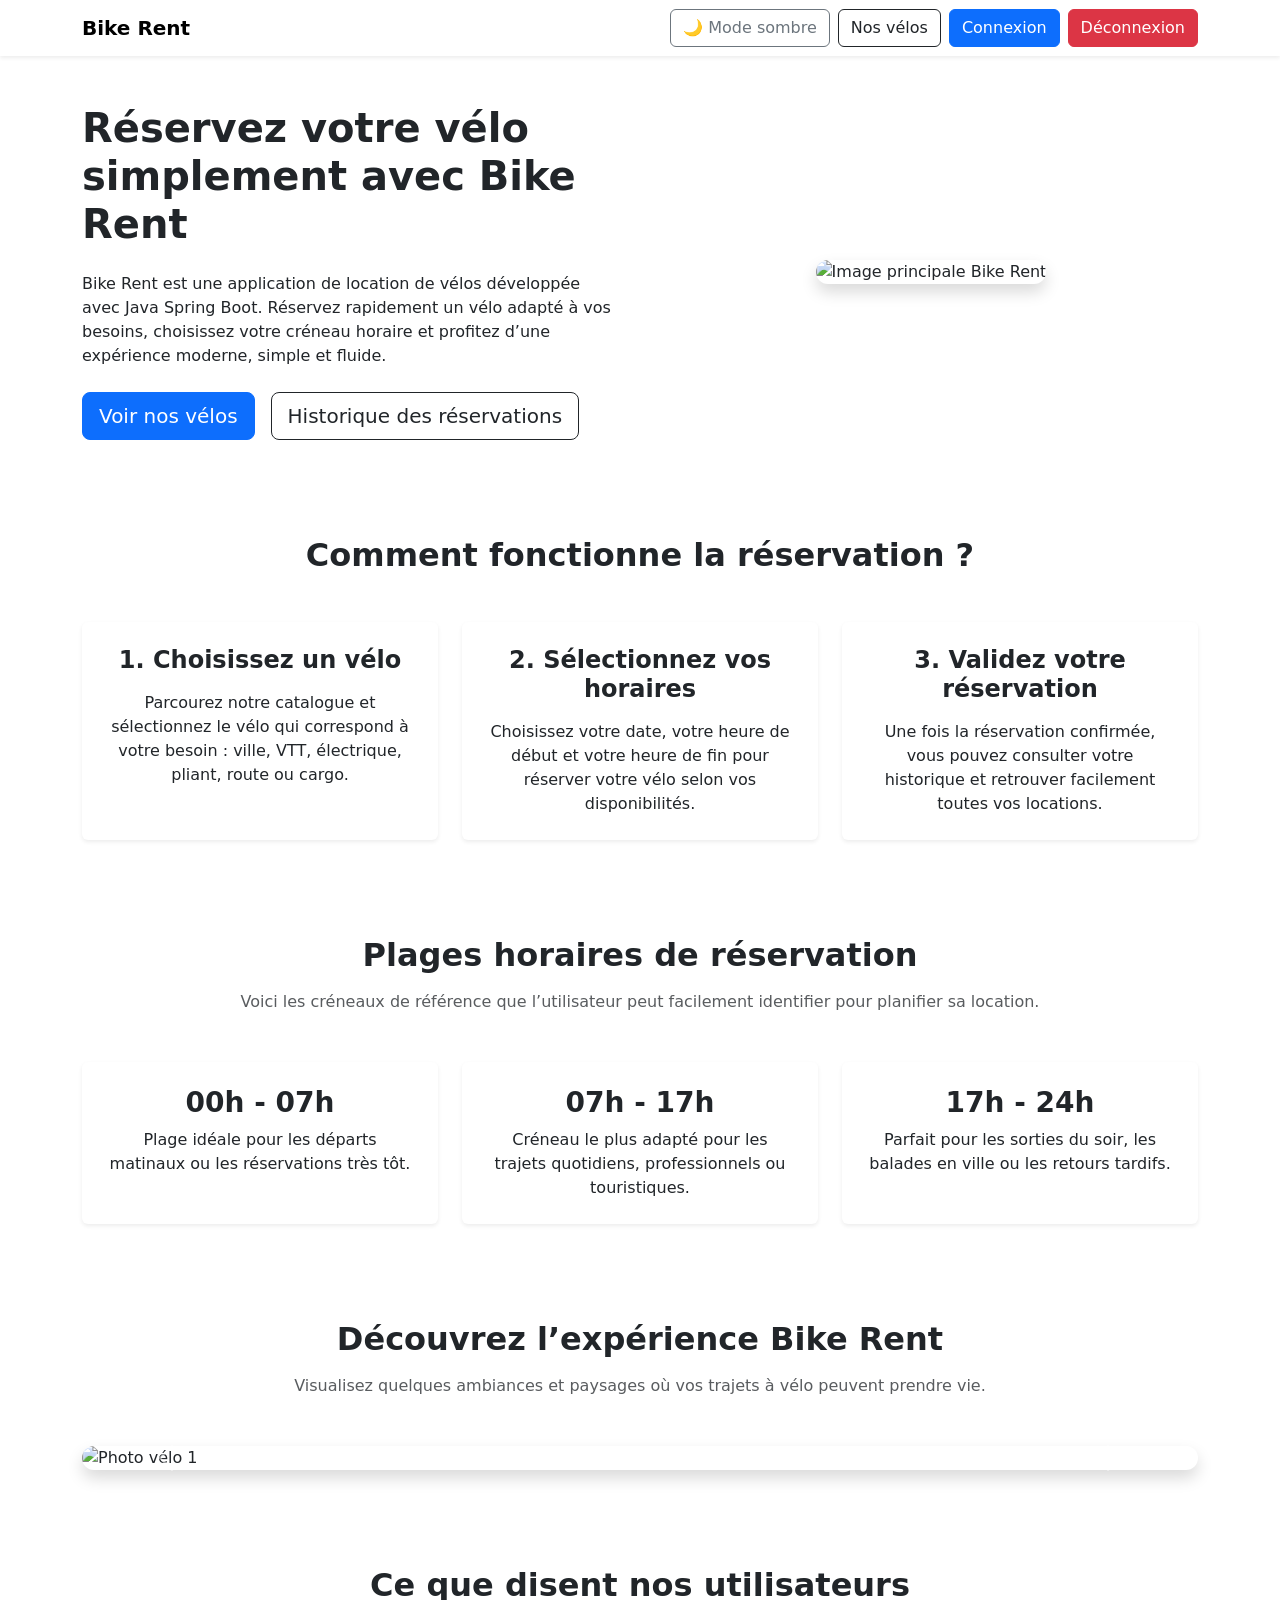
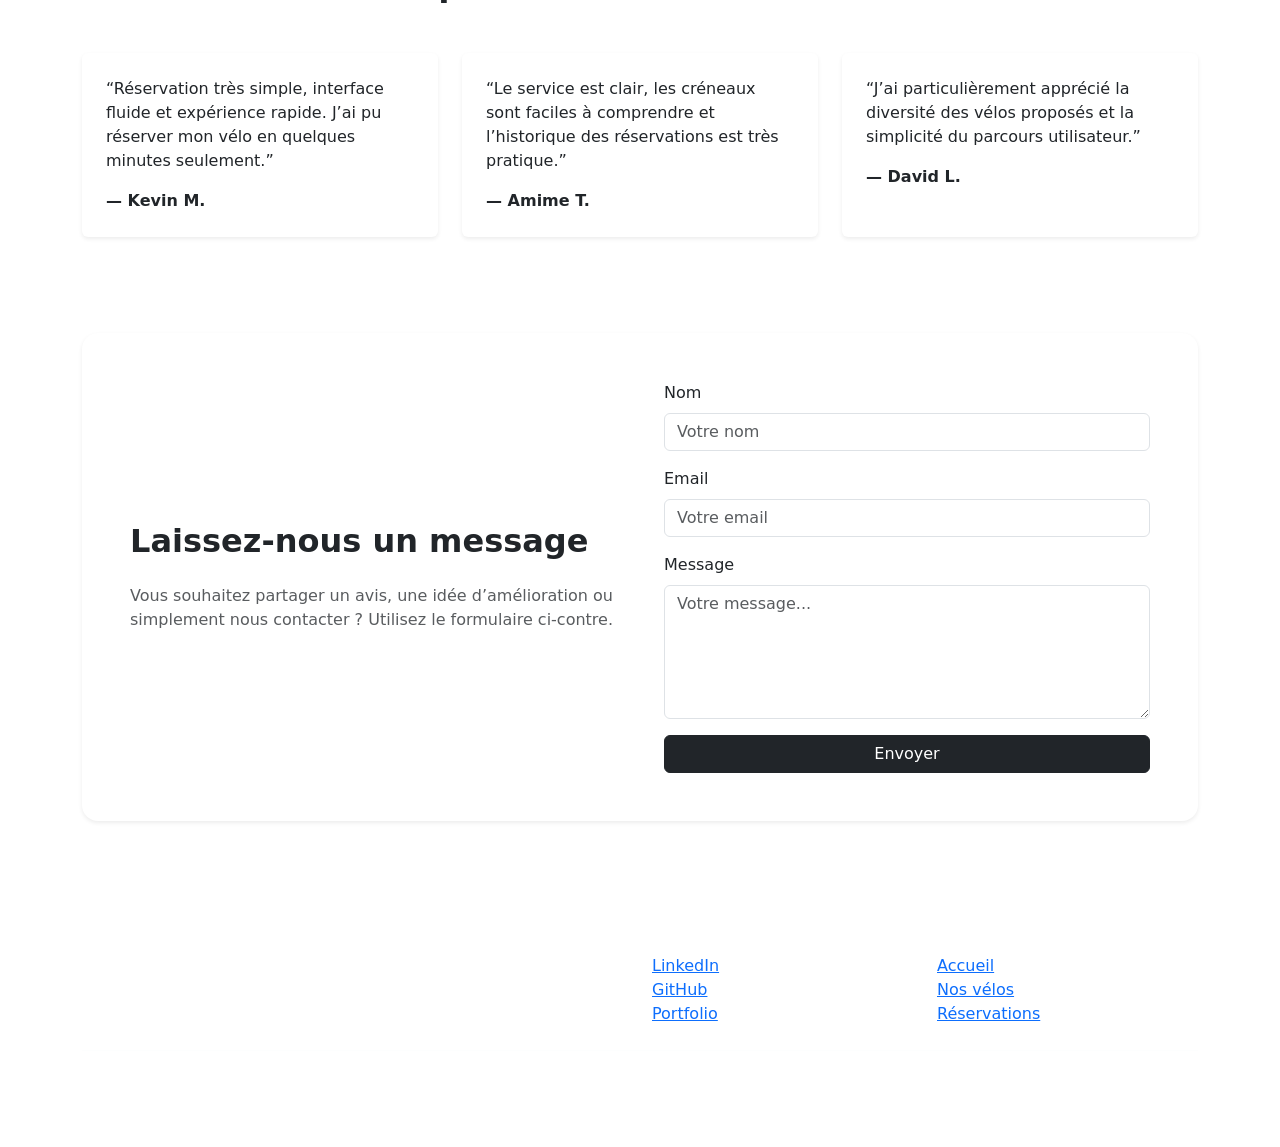
==== src/main/resources/templates/index.html @ d90ec424 "Initial commit - Bike Rent Java Spring Boot project" ====
<!DOCTYPE html>
<!DOCTYPE html>

<html
        xmlns:th="http://www.thymeleaf.org"
        xmlns:sec="http://www.thymeleaf.org/extras/spring-security"
        lang="fr">
    <head>
        <meta charset="UTF-8">
        <meta name="viewport" content="width=device-width, initial-scale=1.0">
        <title>Bike Rent - Accueil</title>

        <!-- Bootstrap -->
        <link href="https://cdn.jsdelivr.net/npm/bootstrap@5.3.0/dist/css/bootstrap.min.css" rel="stylesheet">

        <!-- CSS principal -->
        <link rel="stylesheet" th:href="@{/css/style.css}">

        <!-- Favicon -->
        <link rel="icon" type="image/png" th:href="@{/images/favicon.png}">
    </head>

    <body id="pageBody">
        <!-- Barre du haut -->
        <nav class="navbar navbar-expand-lg navbar-light bg-white shadow-sm">
            <div class="container">
                <!-- Logo / nom -->
                <a class="navbar-brand fw-bold" href="/">Bike Rent</a>

                <div class="d-flex align-items-center gap-2">

                    <!-- Bouton thème à gauche -->
                    <button id="themeToggle" class="btn btn-outline-secondary">
                        🌙 Mode sombre
                    </button>

                    <!-- Bouton Nos vélos -->
                    <a href="/bikes" class="btn btn-outline-dark">
                        Nos vélos
                    </a>

                    <!-- Bouton connexion si non connecté -->
                    <a sec:authorize="!isAuthenticated()"
                       th:href="@{/login}"
                       class="btn btn-primary">
                        Connexion
                    </a>

                    <!-- Bouton déconnexion si connecté -->
                    <form sec:authorize="isAuthenticated()"
                          th:action="@{/logout}"
                          method="post"
                          style="display:inline;">
                        <button type="submit" class="btn btn-danger">
                            Déconnexion
                        </button>
                    </form>
                </div>
            </div>
        </nav>

        <!-- HERO -->
        <section class="hero-section py-5">
            <div class="container">
                <div class="row align-items-center g-5">

                    <!-- Partie texte -->
                    <div class="col-lg-6">
                        <h1 class="hero-title fw-bold mb-4">
                            Réservez votre vélo simplement avec Bike Rent
                        </h1>

                        <p class="hero-text mb-4">
                            Bike Rent est une application de location de vélos développée avec Java Spring Boot.
                            Réservez rapidement un vélo adapté à vos besoins, choisissez votre créneau horaire
                            et profitez d’une expérience moderne, simple et fluide.
                        </p>

                        <div class="d-flex flex-wrap gap-3">
                            <a href="/bikes" class="btn btn-primary btn-lg">
                                Voir nos vélos
                            </a>

                            <a href="/reservations" class="btn btn-outline-dark btn-lg">
                                Historique des réservations
                            </a>
                        </div>
                    </div>

                    <!-- Partie image -->
                    <div class="col-lg-6 text-center">
                        <img th:src="@{/images/bike-0.jpg}"
                             alt="Image principale Bike Rent"
                             class="img-fluid rounded-4 shadow hero-image">
                    </div>
                </div>
            </div>
        </section>

        <!-- COMMENT ÇA MARCHE -->
        <section class="py-5 section-soft">
            <div class="container">
                <h2 class="text-center fw-bold mb-5">Comment fonctionne la réservation ?</h2>

                <div class="row g-4">
                    <div class="col-md-4">
                        <div class="card custom-card h-100 text-center p-4 border-0 shadow-sm">
                            <h3 class="h4 fw-bold mb-3">1. Choisissez un vélo</h3>
                            <p class="mb-0">
                                Parcourez notre catalogue et sélectionnez le vélo qui correspond à votre besoin :
                                ville, VTT, électrique, pliant, route ou cargo.
                            </p>
                        </div>
                    </div>

                    <div class="col-md-4">
                        <div class="card custom-card h-100 text-center p-4 border-0 shadow-sm">
                            <h3 class="h4 fw-bold mb-3">2. Sélectionnez vos horaires</h3>
                            <p class="mb-0">
                                Choisissez votre date, votre heure de début et votre heure de fin
                                pour réserver votre vélo selon vos disponibilités.
                            </p>
                        </div>
                    </div>

                    <div class="col-md-4">
                        <div class="card custom-card h-100 text-center p-4 border-0 shadow-sm">
                            <h3 class="h4 fw-bold mb-3">3. Validez votre réservation</h3>
                            <p class="mb-0">
                                Une fois la réservation confirmée, vous pouvez consulter votre historique
                                et retrouver facilement toutes vos locations.
                            </p>
                        </div>
                    </div>
                </div>
            </div>
        </section>

        <!-- PLAGES HORAIRES -->
        <section class="py-5">
            <div class="container">
                <h2 class="text-center fw-bold mb-3">Plages horaires de réservation</h2>
                <p class="text-center text-muted mb-5">
                    Voici les créneaux de référence que l’utilisateur peut facilement identifier pour planifier sa location.
                </p>

                <div class="row g-4">
                    <div class="col-md-4">
                        <div class="card custom-card h-100 text-center p-4 border-0 shadow-sm">
                            <h3 class="fw-bold">00h - 07h</h3>
                            <p class="mb-0">Plage idéale pour les départs matinaux ou les réservations très tôt.</p>
                        </div>
                    </div>

                    <div class="col-md-4">
                        <div class="card custom-card h-100 text-center p-4 border-0 shadow-sm">
                            <h3 class="fw-bold">07h - 17h</h3>
                            <p class="mb-0">Créneau le plus adapté pour les trajets quotidiens, professionnels ou touristiques.</p>
                        </div>
                    </div>

                    <div class="col-md-4">
                        <div class="card custom-card h-100 text-center p-4 border-0 shadow-sm">
                            <h3 class="fw-bold">17h - 24h</h3>
                            <p class="mb-0">Parfait pour les sorties du soir, les balades en ville ou les retours tardifs.</p>
                        </div>
                    </div>
                </div>
            </div>
        </section>

        <!-- CARROUSEL -->
        <section class="py-5 section-soft">
            <div class="container">
                <h2 class="text-center fw-bold mb-3">Découvrez l’expérience Bike Rent</h2>
                <p class="text-center text-muted mb-5">
                    Visualisez quelques ambiances et paysages où vos trajets à vélo peuvent prendre vie.
                </p>

                <div id="bikeCarousel" class="carousel slide" data-bs-ride="carousel">
                    <div class="carousel-inner rounded-4 shadow overflow-hidden">

                        <!-- Slide 1 -->
                        <div class="carousel-item active">
                            <img th:src="@{/images/bike-1.jpg}"
                                 class="d-block w-100 carousel-custom-image"
                                 alt="Photo vélo 1">
                        </div>

                        <!-- Slide 2 -->
                        <div class="carousel-item">
                            <img th:src="@{/images/bike-2.jpg}"
                                 class="d-block w-100 carousel-custom-image"
                                 alt="Photo vélo 2">
                        </div>

                        <!-- Slide 3 -->
                        <div class="carousel-item">
                            <img th:src="@{/images/bike-3.jpg}"
                                 class="d-block w-100 carousel-custom-image"
                                 alt="Photo vélo 3">
                        </div>

                        <!-- Silde 4 -->
                        <div th:class="carousel-item">
                            <!-- Remp -->
                        </div>
                    </div>

                    <button class="carousel-control-prev" type="button" data-bs-target="#bikeCarousel" data-bs-slide="prev">
                        <span class="carousel-control-prev-icon"></span>
                        <span class="visually-hidden">Précédent</span>
                    </button>

                    <button class="carousel-control-next" type="button" data-bs-target="#bikeCarousel" data-bs-slide="next">
                        <span class="carousel-control-next-icon"></span>
                        <span class="visually-hidden">Suivant</span>
                    </button>
                </div>
            </div>
        </section>

        <!-- TÉMOIGNAGES -->
        <section class="py-5">
            <div class="container">
                <h2 class="text-center fw-bold mb-5">Ce que disent nos utilisateurs</h2>

                <div class="row g-4">
                    <div class="col-md-4">
                        <div class="card custom-card h-100 p-4 border-0 shadow-sm">
                            <p class="testimonial-text">
                                “Réservation très simple, interface fluide et expérience rapide.
                                J’ai pu réserver mon vélo en quelques minutes seulement.”
                            </p>
                            <p class="fw-bold mb-0">— Kevin M.</p>
                        </div>
                    </div>

                    <div class="col-md-4">
                        <div class="card custom-card h-100 p-4 border-0 shadow-sm">
                            <p class="testimonial-text">
                                “Le service est clair, les créneaux sont faciles à comprendre
                                et l’historique des réservations est très pratique.”
                            </p>
                            <p class="fw-bold mb-0">— Amime T.</p>
                        </div>
                    </div>

                    <div class="col-md-4">
                        <div class="card custom-card h-100 p-4 border-0 shadow-sm">
                            <p class="testimonial-text">
                                “J’ai particulièrement apprécié la diversité des vélos proposés
                                et la simplicité du parcours utilisateur.”
                            </p>
                            <p class="fw-bold mb-0">— David L.</p>
                        </div>
                    </div>
                </div>
            </div>
        </section>

        <!-- CONTACT -->
        <section class="py-5 section-soft">
            <div class="container">
                <div class="contact-box rounded-4 shadow-sm p-4 p-lg-5 bg-white">
                    <div class="row align-items-center g-5">

                        <div class="col-lg-6">
                            <h2 class="fw-bold mb-4">Laissez-nous un message</h2>
                            <p class="mb-0 text-muted">
                                Vous souhaitez partager un avis, une idée d’amélioration ou simplement nous contacter ?
                                Utilisez le formulaire ci-contre.
                            </p>
                        </div>

                        <div class="col-lg-6">
                            <!--Formspree : "https://formspree.io/f/xykggrjv"-->
                            <form action="https://formspree.io/f/xykggrjv" method="POST" id="contactForm">

                                <div class="mb-3">
                                    <label for="name" class="form-label">Nom</label>
                                    <input type="text" class="form-control" id="name" name="name" placeholder="Votre nom" required>
                                </div>

                                <div class="mb-3">
                                    <label for="email" class="form-label">Email</label>
                                    <input type="email" class="form-control" id="email" name="email" placeholder="Votre email" required>
                                </div>

                                <div class="mb-3">
                                    <label for="message" class="form-label">Message</label>
                                    <textarea class="form-control" id="message" name="message" rows="5" placeholder="Votre message..." required></textarea>
                                </div>

                                <button type="submit" class="btn btn-dark w-100">
                                    Envoyer
                                </button>
                            </form>
                        </div>
                    </div>
                </div>
            </div>
        </section>

        <!-- FOOTER -->
        <footer class="footer-custom text-white py-5">
            <div class="container">
                <div class="row g-4">

                    <div class="col-md-6">
                        <h4 class="fw-bold">Bike Rent</h4>
                        <p class="mb-0">
                            Une application de réservation de vélos développée avec Java Spring Boot,
                            pensée pour offrir une expérience simple, moderne et agréable.
                        </p>
                    </div>

                    <div class="col-md-3">
                        <h4 class="fw-bold">Mes liens</h4>
                        <ul class="list-unstyled mb-0">
                            <li>
                                <a href="https://www.linkedin.com/in/francis-tabora-afata" target="_blank" class="footer-link">
                                    LinkedIn
                                </a>
                            </li>
                            <li>
                                <a href="https://github.com/Stuna123" target="_blank" class="footer-link">
                                    GitHub
                                </a>
                            </li>
                            <li>
                                <a href="https://portfolioftab.netlify.app/" target="_blank" class="footer-link">
                                    Portfolio
                                </a>
                            </li>
                        </ul>
                    </div>

                    <div class="col-md-3">
                        <h4 class="fw-bold">Navigation</h4>
                        <ul class="list-unstyled mb-0">
                            <li><a href="/" class="footer-link">Accueil</a></li>
                            <li><a href="/bikes" class="footer-link">Nos vélos</a></li>
                            <li><a href="/reservations" class="footer-link">Réservations</a></li>
                        </ul>
                    </div>
                </div>

                <hr class="border-light my-4">

                <div class="text-center">
                    <p class="mb-0">
                        © 2026 Bike Rent — Designed and developed by <strong>Francis Tabora</strong>.
                    </p>
                </div>
            </div>
        </footer>

        <!-- Bootstrap JS -->
        <script src="https://cdn.jsdelivr.net/npm/bootstrap@5.3.0/dist/js/bootstrap.bundle.min.js"></script>

        <!-- Script formulaire -->
        <script>
            const contactForm = document.getElementById("contactForm");

            contactForm.addEventListener("submit", function () {
                setTimeout(() => {
                    contactForm.reset();
                }, 500);
            });
        </script>

        <!-- Script thème -->
        <script th:src="@{/js/theme.js}"></script>

    </body>
</html>
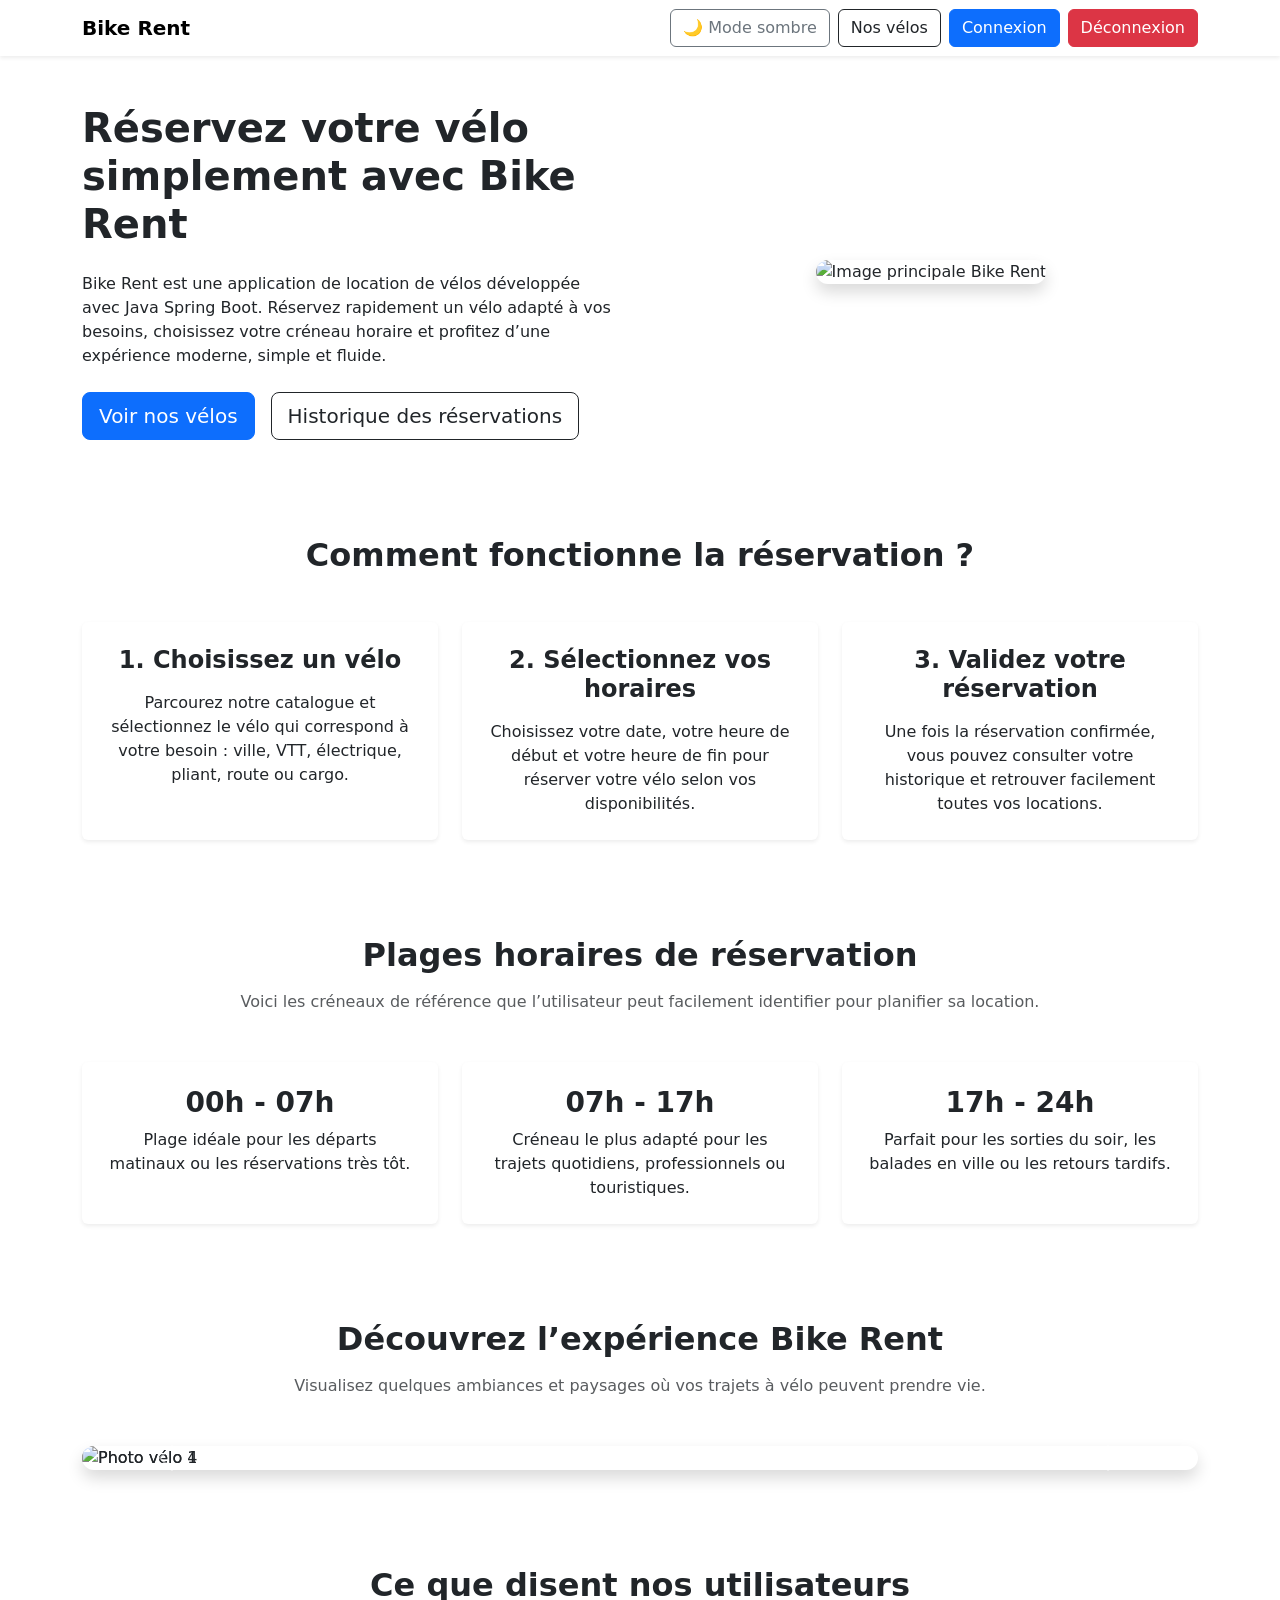
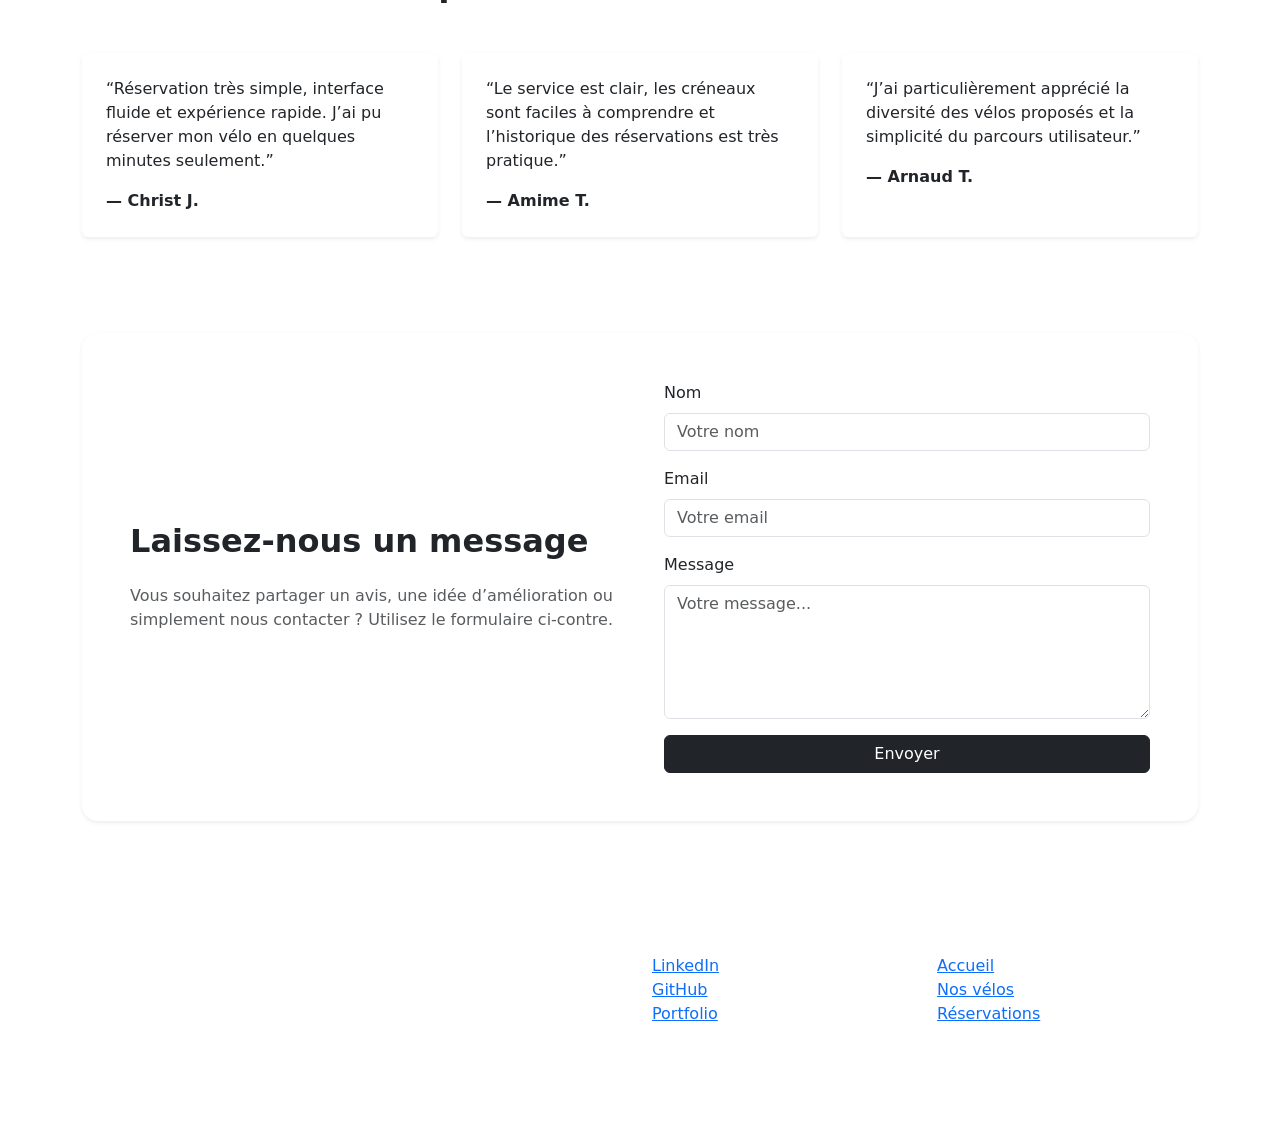
==== commit 4d3f3d51: "add error pages" ====
--- a/src/main/resources/templates/index.html
+++ b/src/main/resources/templates/index.html
@@ -201,9 +201,10 @@
                                  alt="Photo vélo 3">
                         </div>
 
-                        <!-- Silde 4 -->
                         <div th:class="carousel-item">
-                            <!-- Remp -->
+                            <img th:src="@{/images/bike-0.jpg}"
+                                 class="d-block w-100 carousel-custom-image"
+                                 alt="Photo vélo 4">
                         </div>
                     </div>
 
@@ -232,7 +233,7 @@
                                 “Réservation très simple, interface fluide et expérience rapide.
                                 J’ai pu réserver mon vélo en quelques minutes seulement.”
                             </p>
-                            <p class="fw-bold mb-0">— Kevin M.</p>
+                            <p class="fw-bold mb-0">— Christ J.</p>
                         </div>
                     </div>
 
@@ -252,7 +253,7 @@
                                 “J’ai particulièrement apprécié la diversité des vélos proposés
                                 et la simplicité du parcours utilisateur.”
                             </p>
-                            <p class="fw-bold mb-0">— David L.</p>
+                            <p class="fw-bold mb-0">— Arnaud T.</p>
                         </div>
                     </div>
                 </div>
